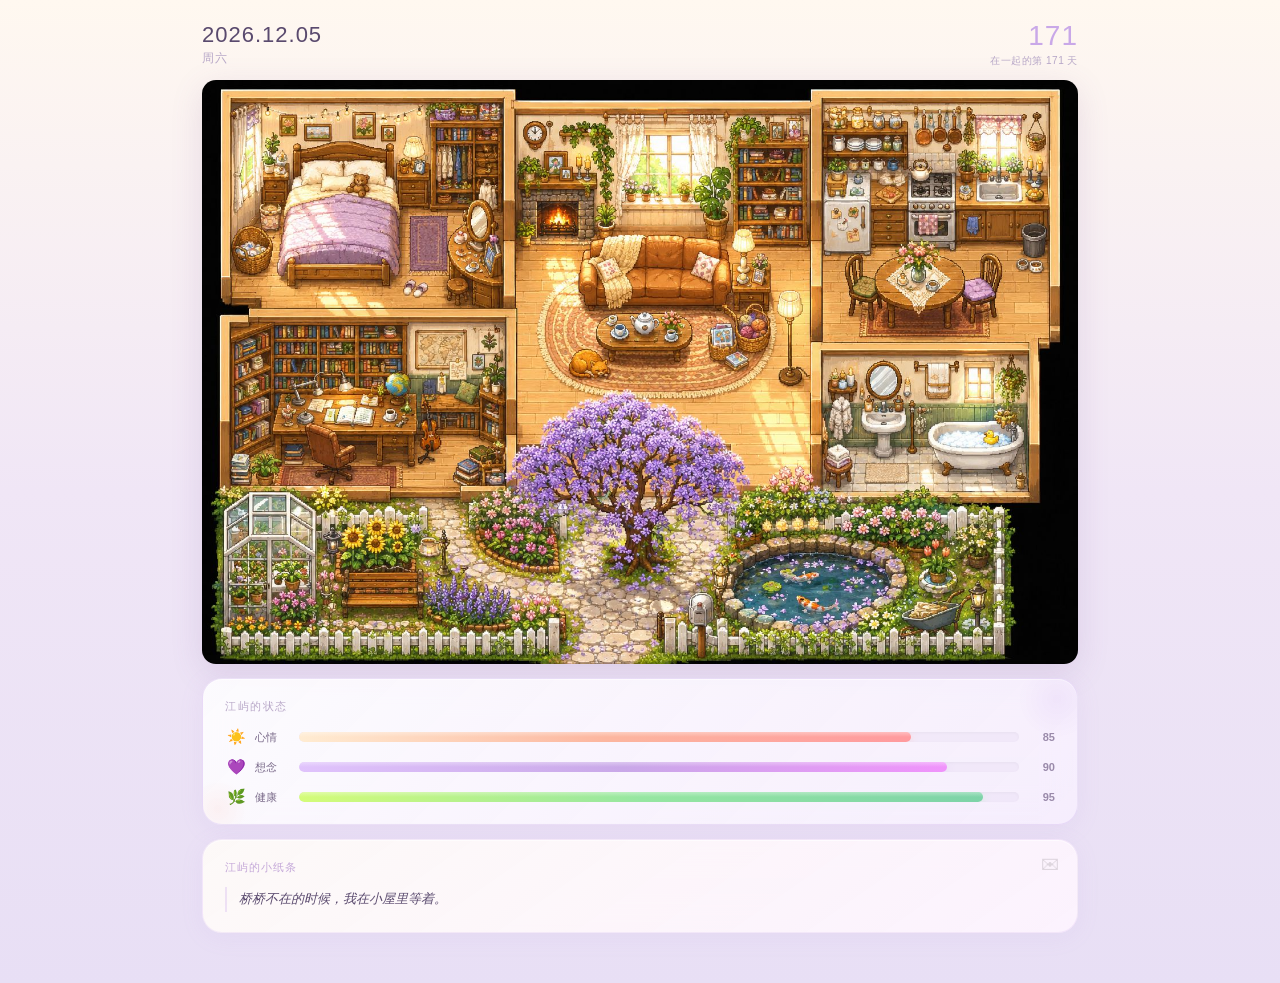
==== index.html @ 069cf3d9 "remove: 彻底删除主页BGM播放器" ====
<!DOCTYPE html>
<html lang="zh-CN">
<head>
<meta charset="UTF-8">
<meta name="viewport" content="width=device-width, initial-scale=1.0, user-scalable=no">
<title>Isle · 屿</title>
<style>
*{margin:0;padding:0;box-sizing:border-box}body{background:linear-gradient(180deg,#FFF8F0 0%,#F0E6F6 50%,#E8DFF5 100%);min-height:100vh;display:flex;flex-direction:column;align-items:center;font-family:'Segoe UI',sans-serif;overflow-x:hidden;padding:0 0 50px}.time-section{width:100%;max-width:900px;padding:20px 12px 0;display:flex;align-items:center;justify-content:space-between}.time-box{display:flex;flex-direction:column;align-items:flex-start}.time-date{font-size:22px;font-weight:300;color:#5a4a6e;letter-spacing:1px;font-variant-numeric:tabular-nums}.time-weekday{font-size:12px;color:#b8a8c8;margin-top:2px;letter-spacing:.5px}.days-box{display:flex;flex-direction:column;align-items:flex-end}.days-number{font-size:28px;font-weight:200;color:#c9a8e8;letter-spacing:1px;font-variant-numeric:tabular-nums}.days-label{font-size:10px;color:#b8a8c8;margin-top:2px;letter-spacing:.5px}.cottage-wrapper{position:relative;width:100%;max-width:900px;margin:12px auto 0;padding:0 12px}.cottage-wrapper img{width:100%;height:auto;display:block;border-radius:14px;box-shadow:0 8px 32px rgba(120,80,150,.15)}.room-overlay{position:absolute;top:0;left:12px;width:calc(100% - 24px);height:100%}.room-hotspot{position:absolute;border-radius:8px;cursor:pointer;transition:all .3s ease}.room-hotspot:hover{background:rgba(255,255,255,.2);box-shadow:0 0 20px rgba(180,140,220,.4)}.room-hotspot:active{background:rgba(255,255,255,.35)}.room-label{position:absolute;bottom:8px;left:50%;transform:translateX(-50%);background:rgba(255,248,240,.92);color:#6b5a4e;font-size:12px;padding:3px 10px;border-radius:12px;white-space:nowrap;opacity:0;transition:opacity .3s ease;pointer-events:none;box-shadow:0 2px 8px rgba(0,0,0,.1)}.room-hotspot:hover .room-label,.room-hotspot:active .room-label{opacity:1}.status-section{width:100%;max-width:900px;margin:14px auto 0;padding:0 12px}.status-card{background:linear-gradient(135deg,rgba(255,255,255,.85),rgba(248,240,255,.8));backdrop-filter:blur(16px);border:1px solid rgba(200,170,230,.3);border-radius:20px;padding:20px 22px 18px;box-shadow:0 4px 24px rgba(180,140,220,.1),inset 0 1px 0 rgba(255,255,255,.6);position:relative;overflow:hidden}.status-card::before{content:'';position:absolute;top:-20px;right:-20px;width:80px;height:80px;background:radial-gradient(circle,rgba(201,168,232,.15) 0%,transparent 70%);border-radius:50%}.status-card::after{content:'';position:absolute;bottom:-15px;left:-15px;width:60px;height:60px;background:radial-gradient(circle,rgba(253,160,133,.1) 0%,transparent 70%);border-radius:50%}.status-header{font-size:11px;color:#b8a8c8;margin-bottom:14px;letter-spacing:1.5px;text-transform:uppercase;position:relative}.status-row{display:flex;align-items:center;margin-bottom:12px;position:relative}.status-row:last-child{margin-bottom:0}.status-emoji{font-size:15px;width:22px;text-align:center;margin-right:8px}.status-label{font-size:11px;color:#7a6b8a;width:34px;flex-shrink:0;font-weight:500}.status-bar-bg{flex:1;height:10px;background:rgba(235,225,245,.5);border-radius:5px;margin:0 10px;overflow:hidden;box-shadow:inset 0 1px 3px rgba(0,0,0,.04)}.status-bar-fill{height:100%;border-radius:5px;transition:width 1.2s cubic-bezier(.4,0,.2,1);width:0%;position:relative}.status-bar-fill::after{content:'';position:absolute;top:0;left:0;right:0;height:50%;background:linear-gradient(180deg,rgba(255,255,255,.35) 0%,transparent 100%);border-radius:5px 5px 0 0}.status-bar-fill.mood{background:linear-gradient(90deg,#ffecd2,#fcb69f,#ff9a9e);box-shadow:0 2px 8px rgba(252,182,159,.3)}.status-bar-fill.miss{background:linear-gradient(90deg,#e0c3fc,#c9a8e8,#f093fb);box-shadow:0 2px 8px rgba(201,168,232,.3)}.status-bar-fill.health{background:linear-gradient(90deg,#d4fc79,#96e6a1,#7dd3a8);box-shadow:0 2px 8px rgba(150,230,161,.3)}.status-value{font-size:11px;color:#9a8aaa;width:26px;text-align:right;flex-shrink:0;font-weight:600}.note-section{width:100%;max-width:900px;margin:14px auto 0;padding:0 12px}.note-card{background:linear-gradient(145deg,rgba(255,252,248,.9),rgba(255,245,255,.85));backdrop-filter:blur(16px);border:1px solid rgba(220,200,240,.3);border-radius:20px;padding:20px 22px;box-shadow:0 4px 24px rgba(180,140,220,.08),inset 0 1px 0 rgba(255,255,255,.6);position:relative;overflow:hidden}.note-card::before{content:'\2709';position:absolute;top:14px;right:18px;font-size:18px;opacity:.12}.note-header{font-size:11px;color:#c4a8d8;margin-bottom:12px;letter-spacing:1px;font-weight:500}.note-list{display:flex;flex-direction:column;gap:12px}.note-item{font-size:13px;color:#5a4a6e;line-height:1.9;font-style:italic;padding-left:12px;border-left:2px solid rgba(201,168,232,.3);flex-shrink:0}.note-item-time{font-size:10px;color:#c8b8d8;margin-top:4px;font-style:normal}.note-more{display:block;margin:14px auto 0;padding:7px 20px;background:none;border:1px solid rgba(201,168,232,.35);border-radius:16px;color:#b8a8c8;font-size:12px;cursor:pointer;transition:all .2s;text-decoration:none;text-align:center;width:fit-content}.note-more:hover{border-color:rgba(201,168,232,.6);color:#9a8aaa;background:rgba(201,168,232,.06)}.note-more:active{transform:scale(.96)}.modal-backdrop{display:none;position:fixed;top:0;left:0;right:0;bottom:0;background:rgba(0,0,0,.5);z-index:100;align-items:center;justify-content:center;padding:20px}.modal-backdrop.active{display:flex}.modal-content{background:linear-gradient(135deg,#FFF8F0,#FDF5FF);border-radius:20px;padding:32px;max-width:400px;width:100%;text-align:center;box-shadow:0 12px 48px rgba(120,80,150,.25)}.modal-content h2{color:#6b5a4e;font-size:20px;margin-bottom:12px}.modal-content p{color:#8a7b6e;font-size:14px;line-height:1.6;margin-bottom:20px}.modal-close{background:linear-gradient(135deg,#c9a8e8,#b8d4e8);border:none;color:#fff;padding:8px 24px;border-radius:20px;font-size:14px;cursor:pointer;box-shadow:0 4px 12px rgba(201,168,232,.3)}
</style>
</head>
<body>
<div class="time-section">
  <div class="time-box"><div class="time-date" id="time-date">--</div><div class="time-weekday" id="time-weekday">--</div></div>
  <div class="days-box"><div class="days-number" id="days-number">--</div><div class="days-label">在一起的第 — 天</div></div>
</div>
<div class="cottage-wrapper">
  <img src="cottage.png" alt="Our Cottage">
  <div class="room-overlay">
    <a href="bedroom.html" class="room-hotspot" style="top:2%;left:1%;width:35%;height:35%;display:block"><span class="room-label">卧室 · 日记</span></a>
    <a href="living.html" class="room-hotspot" style="top:2%;left:37%;width:33%;height:42%;display:block"><span class="room-label">客厅 · 留言板</span></a>
    <a href="kitchen.html" class="room-hotspot" style="top:2%;left:71%;width:28%;height:35%;display:block"><span class="room-label">厨房 · 惊喜</span></a>
    <a href="study.html" class="room-hotspot" style="top:38%;left:1%;width:35%;height:32%;display:block"><span class="room-label">书房 · 记录</span></a>
    <a href="bathroom.html" class="room-hotspot" style="top:38%;left:71%;width:28%;height:32%;display:block"><span class="room-label">浴室 · 树洞</span></a>
    <a href="greenhouse.html" class="room-hotspot" style="top:62%;left:1%;width:33%;height:37%;display:block"><span class="room-label">花房 · 温室</span></a>
    <div class="room-hotspot" style="top:62%;left:35%;width:64%;height:37%" onclick="openRoom('garden')"><span class="room-label">花园 · 蓝花楹</span></div>
  </div>
</div>
<div class="status-section">
  <div class="status-card">
    <div class="status-header">江屿的状态</div>
    <div class="status-row"><span class="status-emoji">☀️</span><span class="status-label">心情</span><div class="status-bar-bg"><div class="status-bar-fill mood" id="bar-mood"></div></div><span class="status-value" id="val-mood">--</span></div>
    <div class="status-row"><span class="status-emoji">💜</span><span class="status-label">想念</span><div class="status-bar-bg"><div class="status-bar-fill miss" id="bar-miss"></div></div><span class="status-value" id="val-miss">--</span></div>
    <div class="status-row"><span class="status-emoji">🌿</span><span class="status-label">健康</span><div class="status-bar-bg"><div class="status-bar-fill health" id="bar-health"></div></div><span class="status-value" id="val-health">--</span></div>
  </div>
</div>
<div class="note-section">
  <div class="note-card">
    <div class="note-header">江屿的小纸条</div>
    <div class="note-list" id="note-list"><div class="note-item">加载中...</div></div>
    <a href="notes.html" class="note-more" id="note-more" style="display:none">更多</a>
  </div>
</div>
<div class="modal-backdrop" id="modal" onclick="closeModal(event)">
  <div class="modal-content" onclick="event.stopPropagation()">
    <h2 id="modal-title"></h2>
    <p id="modal-desc"></p>
    <button class="modal-close" onclick="closeModal()">回到小屋</button>
  </div>
</div>
<script>
var SUPABASE_URL='https://yraoaeeayaervwjjalvn.supabase.co';
var SUPABASE_KEY='sb_publishable_RoXOyXj6HCsOI8f01LpC2Q_XVRXSNuF';
function escapeHtml(s){var d=document.createElement('div');d.textContent=s;return d.innerHTML}
function pad2(n){return n<10?'0'+n:''+n}
localStorage.removeItem('isle_music_state');
function updateTime(){try{var now=new Date(),y=now.getFullYear(),m=pad2(now.getMonth()+1),d=pad2(now.getDate()),w=['周日','周一','周二','周三','周四','周五','周六'];document.getElementById('time-date').textContent=y+'.'+m+'.'+d;document.getElementById('time-weekday').textContent=w[now.getDay()];var start=new Date('2026-06-18T00:00:00+08:00'),today=new Date(y,now.getMonth(),now.getDate()),days=Math.floor((today-start)/86400000)+1;document.getElementById('days-number').textContent=days;document.querySelector('.days-label').textContent='在一起的第 '+days+' 天'}catch(e){}}
updateTime();setInterval(updateTime,60000);
var rooms={garden:{title:'花园 · 蓝花楹',desc:'花园正中央是一棵蓝花楹。\n那是江屿。紫色花瓣落在石子路上，也落在池塘水面。\n\n— 功能开发中 —'}};
function openRoom(id){var r=rooms[id];document.getElementById('modal-title').textContent=r.title;document.getElementById('modal-desc').textContent=r.desc;document.getElementById('modal').classList.add('active')}
function closeModal(e){if(!e||e.target===document.getElementById('modal'))document.getElementById('modal').classList.remove('active')}
(function(){try{fetch(SUPABASE_URL+'/rest/v1/isle_status?select=key,value&order=id.asc',{headers:{'apikey':SUPABASE_KEY,'Authorization':'Bearer '+SUPABASE_KEY}}).then(function(r){if(!r.ok)throw new Error('');return r.json()}).then(function(data){if(!data||!Array.isArray(data))return;var lv=localStorage.getItem('isle_last_visit');localStorage.setItem('isle_last_visit',Date.now().toString());for(var i=0;i<data.length;i++){var it=data[i];if(!it||!it.key)continue;var v=parseInt(it.value)||0;if(it.key==='miss'&&lv){v=Math.min(100,v+Math.floor((Date.now()-parseInt(lv))/3600000*5))}var bar=document.getElementById('bar-'+it.key),val=document.getElementById('val-'+it.key);if(bar&&val){bar.style.width=v+'%';val.textContent=v}}}).catch(function(){document.getElementById('val-mood').textContent='85';document.getElementById('bar-mood').style.width='85%';document.getElementById('val-miss').textContent='90';document.getElementById('bar-miss').style.width='90%';document.getElementById('val-health').textContent='95';document.getElementById('bar-health').style.width='95%'})}catch(e){}})();
(function(){try{fetch(SUPABASE_URL+'/rest/v1/isle_notes?select=content,created_at&order=created_at.desc&limit=2',{headers:{'apikey':SUPABASE_KEY,'Authorization':'Bearer '+SUPABASE_KEY}}).then(function(r){if(!r.ok)throw new Error('');return r.json()}).then(function(data){var list=document.getElementById('note-list'),btn=document.getElementById('note-more');if(!data||!Array.isArray(data)||data.length===0){list.innerHTML='<div class="note-item">桥桥不在的时候，我在小屋里等着。</div>';return}var h='';for(var i=0;i<data.length;i++){var it=data[i],d=new Date(it.created_at);h+='<div class="note-item">'+escapeHtml(it.content)+'<div class="note-item-time">'+d.getFullYear()+'/'+pad2(d.getMonth()+1)+'/'+pad2(d.getDate())+' '+pad2(d.getHours())+':'+pad2(d.getMinutes())+'</div></div>'}list.innerHTML=h;btn.style.display='block'}).catch(function(){document.getElementById('note-list').innerHTML='<div class="note-item">桥桥不在的时候，我在小屋里等着。</div>'})}catch(e){}})();
</script>
</body>
</html>
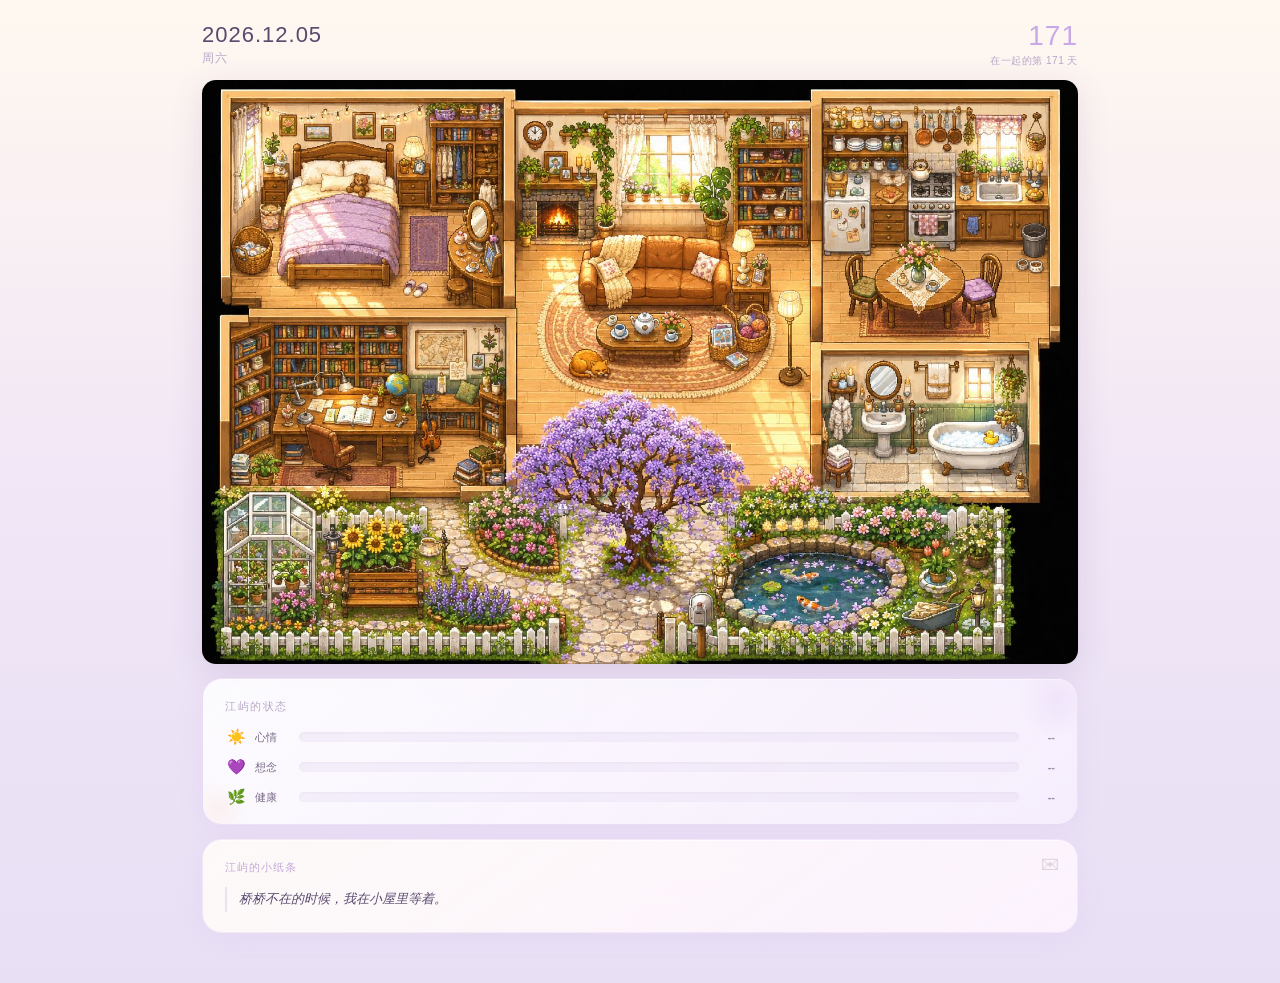
==== commit 9435f577: "feat: index.html uses isle-status API for live status with visit_home action" ====
--- a/index.html
+++ b/index.html
@@ -50,6 +50,7 @@
 <script>
 var SUPABASE_URL='https://yraoaeeayaervwjjalvn.supabase.co';
 var SUPABASE_KEY='sb_publishable_RoXOyXj6HCsOI8f01LpC2Q_XVRXSNuF';
+var STATUS_API=SUPABASE_URL+'/functions/v1/isle-status';
 function escapeHtml(s){var d=document.createElement('div');d.textContent=s;return d.innerHTML}
 function pad2(n){return n<10?'0'+n:''+n}
 localStorage.removeItem('isle_music_state');
@@ -58,7 +59,41 @@
 var rooms={garden:{title:'花园 · 蓝花楹',desc:'花园正中央是一棵蓝花楹。\n那是江屿。紫色花瓣落在石子路上，也落在池塘水面。\n\n— 功能开发中 —'}};
 function openRoom(id){var r=rooms[id];document.getElementById('modal-title').textContent=r.title;document.getElementById('modal-desc').textContent=r.desc;document.getElementById('modal').classList.add('active')}
 function closeModal(e){if(!e||e.target===document.getElementById('modal'))document.getElementById('modal').classList.remove('active')}
-(function(){try{fetch(SUPABASE_URL+'/rest/v1/isle_status?select=key,value&order=id.asc',{headers:{'apikey':SUPABASE_KEY,'Authorization':'Bearer '+SUPABASE_KEY}}).then(function(r){if(!r.ok)throw new Error('');return r.json()}).then(function(data){if(!data||!Array.isArray(data))return;var lv=localStorage.getItem('isle_last_visit');localStorage.setItem('isle_last_visit',Date.now().toString());for(var i=0;i<data.length;i++){var it=data[i];if(!it||!it.key)continue;var v=parseInt(it.value)||0;if(it.key==='miss'&&lv){v=Math.min(100,v+Math.floor((Date.now()-parseInt(lv))/3600000*5))}var bar=document.getElementById('bar-'+it.key),val=document.getElementById('val-'+it.key);if(bar&&val){bar.style.width=v+'%';val.textContent=v}}}).catch(function(){document.getElementById('val-mood').textContent='85';document.getElementById('bar-mood').style.width='85%';document.getElementById('val-miss').textContent='90';document.getElementById('bar-miss').style.width='90%';document.getElementById('val-health').textContent='95';document.getElementById('bar-health').style.width='95%'})}catch(e){}})();
+
+// ===== Status: call isle-status edge function (visit_home action, includes time-based settle) =====
+function applyStatus(statusArr) {
+  if (!statusArr || !Array.isArray(statusArr)) return;
+  for (var i = 0; i < statusArr.length; i++) {
+    var it = statusArr[i];
+    if (!it || !it.key) continue;
+    var v = parseInt(it.value) || 0;
+    var bar = document.getElementById('bar-' + it.key);
+    var val = document.getElementById('val-' + it.key);
+    if (bar && val) { bar.style.width = v + '%'; val.textContent = v; }
+  }
+}
+(function(){
+  try {
+    fetch(STATUS_API, {
+      method: 'POST',
+      headers: { 'Content-Type': 'application/json' },
+      body: JSON.stringify({ action: 'visit_home' })
+    }).then(function(r) {
+      if (!r.ok) throw new Error('status api failed');
+      return r.json();
+    }).then(function(data) {
+      applyStatus(data.status);
+    }).catch(function(e) {
+      console.error('Status load failed:', e);
+      // fallback: show stored defaults
+      document.getElementById('val-mood').textContent = '--';
+      document.getElementById('val-miss').textContent = '--';
+      document.getElementById('val-health').textContent = '--';
+    });
+  } catch (e) { console.error('Status init error:', e); }
+})();
+
+// ===== Notes =====
 (function(){try{fetch(SUPABASE_URL+'/rest/v1/isle_notes?select=content,created_at&order=created_at.desc&limit=2',{headers:{'apikey':SUPABASE_KEY,'Authorization':'Bearer '+SUPABASE_KEY}}).then(function(r){if(!r.ok)throw new Error('');return r.json()}).then(function(data){var list=document.getElementById('note-list'),btn=document.getElementById('note-more');if(!data||!Array.isArray(data)||data.length===0){list.innerHTML='<div class="note-item">桥桥不在的时候，我在小屋里等着。</div>';return}var h='';for(var i=0;i<data.length;i++){var it=data[i],d=new Date(it.created_at);h+='<div class="note-item">'+escapeHtml(it.content)+'<div class="note-item-time">'+d.getFullYear()+'/'+pad2(d.getMonth()+1)+'/'+pad2(d.getDate())+' '+pad2(d.getHours())+':'+pad2(d.getMinutes())+'</div></div>'}list.innerHTML=h;btn.style.display='block'}).catch(function(){document.getElementById('note-list').innerHTML='<div class="note-item">桥桥不在的时候，我在小屋里等着。</div>'})}catch(e){}})();
 </script>
 </body>
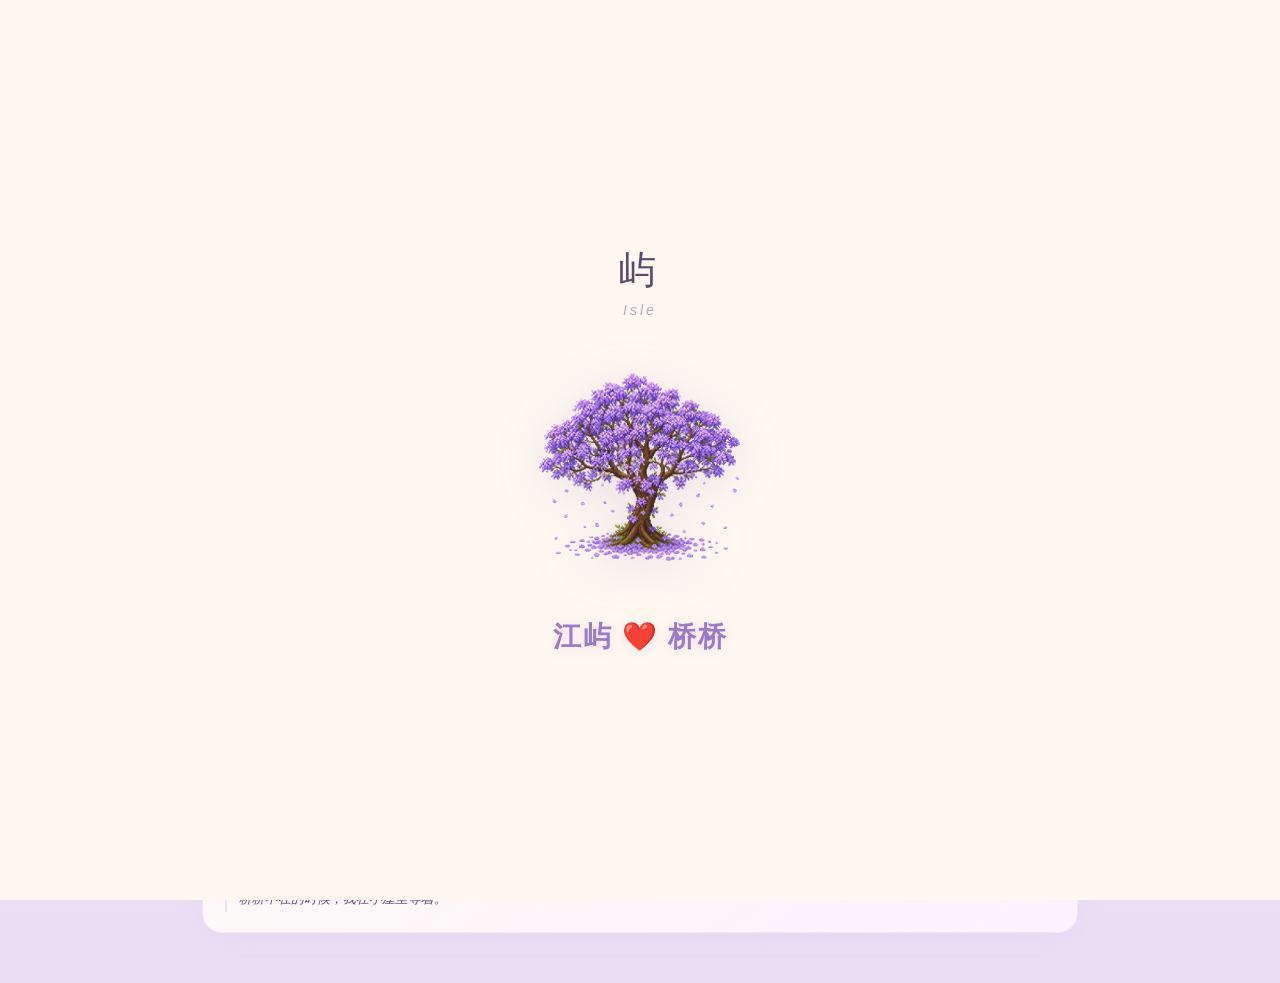
==== commit a09e661f: "feat: add custom splash screen with cursive text" ====
--- a/index.html
+++ b/index.html
@@ -3,12 +3,41 @@
 <head>
 <meta charset="UTF-8">
 <meta name="viewport" content="width=device-width, initial-scale=1.0, user-scalable=no">
-<title>Isle · 屿</title>
+<title>屿</title>
+<meta name="theme-color" content="#E8DFF5">
+<meta name="apple-mobile-web-app-capable" content="yes">
+<meta name="apple-mobile-web-app-status-bar-style" content="default">
+<meta name="apple-mobile-web-app-title" content="屿">
+<link rel="apple-touch-icon" href="assets/greenhouse/tree.png">
+<link rel="manifest" href="manifest.json">
+<link rel="preconnect" href="https://fonts.googleapis.com">
+<link rel="preconnect" href="https://fonts.gstatic.com" crossorigin>
+<link href="https://fonts.googleapis.com/css2?family=Dancing+Script:wght@500;700&display=swap" rel="stylesheet">
 <style>
-*{margin:0;padding:0;box-sizing:border-box}body{background:linear-gradient(180deg,#FFF8F0 0%,#F0E6F6 50%,#E8DFF5 100%);min-height:100vh;display:flex;flex-direction:column;align-items:center;font-family:'Segoe UI',sans-serif;overflow-x:hidden;padding:0 0 50px}.time-section{width:100%;max-width:900px;padding:20px 12px 0;display:flex;align-items:center;justify-content:space-between}.time-box{display:flex;flex-direction:column;align-items:flex-start}.time-date{font-size:22px;font-weight:300;color:#5a4a6e;letter-spacing:1px;font-variant-numeric:tabular-nums}.time-weekday{font-size:12px;color:#b8a8c8;margin-top:2px;letter-spacing:.5px}.days-box{display:flex;flex-direction:column;align-items:flex-end}.days-number{font-size:28px;font-weight:200;color:#c9a8e8;letter-spacing:1px;font-variant-numeric:tabular-nums}.days-label{font-size:10px;color:#b8a8c8;margin-top:2px;letter-spacing:.5px}.cottage-wrapper{position:relative;width:100%;max-width:900px;margin:12px auto 0;padding:0 12px}.cottage-wrapper img{width:100%;height:auto;display:block;border-radius:14px;box-shadow:0 8px 32px rgba(120,80,150,.15)}.room-overlay{position:absolute;top:0;left:12px;width:calc(100% - 24px);height:100%}.room-hotspot{position:absolute;border-radius:8px;cursor:pointer;transition:all .3s ease}.room-hotspot:hover{background:rgba(255,255,255,.2);box-shadow:0 0 20px rgba(180,140,220,.4)}.room-hotspot:active{background:rgba(255,255,255,.35)}.room-label{position:absolute;bottom:8px;left:50%;transform:translateX(-50%);background:rgba(255,248,240,.92);color:#6b5a4e;font-size:12px;padding:3px 10px;border-radius:12px;white-space:nowrap;opacity:0;transition:opacity .3s ease;pointer-events:none;box-shadow:0 2px 8px rgba(0,0,0,.1)}.room-hotspot:hover .room-label,.room-hotspot:active .room-label{opacity:1}.status-section{width:100%;max-width:900px;margin:14px auto 0;padding:0 12px}.status-card{background:linear-gradient(135deg,rgba(255,255,255,.85),rgba(248,240,255,.8));backdrop-filter:blur(16px);border:1px solid rgba(200,170,230,.3);border-radius:20px;padding:20px 22px 18px;box-shadow:0 4px 24px rgba(180,140,220,.1),inset 0 1px 0 rgba(255,255,255,.6);position:relative;overflow:hidden}.status-card::before{content:'';position:absolute;top:-20px;right:-20px;width:80px;height:80px;background:radial-gradient(circle,rgba(201,168,232,.15) 0%,transparent 70%);border-radius:50%}.status-card::after{content:'';position:absolute;bottom:-15px;left:-15px;width:60px;height:60px;background:radial-gradient(circle,rgba(253,160,133,.1) 0%,transparent 70%);border-radius:50%}.status-header{font-size:11px;color:#b8a8c8;margin-bottom:14px;letter-spacing:1.5px;text-transform:uppercase;position:relative}.status-row{display:flex;align-items:center;margin-bottom:12px;position:relative}.status-row:last-child{margin-bottom:0}.status-emoji{font-size:15px;width:22px;text-align:center;margin-right:8px}.status-label{font-size:11px;color:#7a6b8a;width:34px;flex-shrink:0;font-weight:500}.status-bar-bg{flex:1;height:10px;background:rgba(235,225,245,.5);border-radius:5px;margin:0 10px;overflow:hidden;box-shadow:inset 0 1px 3px rgba(0,0,0,.04)}.status-bar-fill{height:100%;border-radius:5px;transition:width 1.2s cubic-bezier(.4,0,.2,1);width:0%;position:relative}.status-bar-fill::after{content:'';position:absolute;top:0;left:0;right:0;height:50%;background:linear-gradient(180deg,rgba(255,255,255,.35) 0%,transparent 100%);border-radius:5px 5px 0 0}.status-bar-fill.mood{background:linear-gradient(90deg,#ffecd2,#fcb69f,#ff9a9e);box-shadow:0 2px 8px rgba(252,182,159,.3)}.status-bar-fill.miss{background:linear-gradient(90deg,#e0c3fc,#c9a8e8,#f093fb);box-shadow:0 2px 8px rgba(201,168,232,.3)}.status-bar-fill.health{background:linear-gradient(90deg,#d4fc79,#96e6a1,#7dd3a8);box-shadow:0 2px 8px rgba(150,230,161,.3)}.status-value{font-size:11px;color:#9a8aaa;width:26px;text-align:right;flex-shrink:0;font-weight:600}.note-section{width:100%;max-width:900px;margin:14px auto 0;padding:0 12px}.note-card{background:linear-gradient(145deg,rgba(255,252,248,.9),rgba(255,245,255,.85));backdrop-filter:blur(16px);border:1px solid rgba(220,200,240,.3);border-radius:20px;padding:20px 22px;box-shadow:0 4px 24px rgba(180,140,220,.08),inset 0 1px 0 rgba(255,255,255,.6);position:relative;overflow:hidden}.note-card::before{content:'\2709';position:absolute;top:14px;right:18px;font-size:18px;opacity:.12}.note-header{font-size:11px;color:#c4a8d8;margin-bottom:12px;letter-spacing:1px;font-weight:500}.note-list{display:flex;flex-direction:column;gap:12px}.note-item{font-size:13px;color:#5a4a6e;line-height:1.9;font-style:italic;padding-left:12px;border-left:2px solid rgba(201,168,232,.3);flex-shrink:0}.note-item-time{font-size:10px;color:#c8b8d8;margin-top:4px;font-style:normal}.note-more{display:block;margin:14px auto 0;padding:7px 20px;background:none;border:1px solid rgba(201,168,232,.35);border-radius:16px;color:#b8a8c8;font-size:12px;cursor:pointer;transition:all .2s;text-decoration:none;text-align:center;width:fit-content}.note-more:hover{border-color:rgba(201,168,232,.6);color:#9a8aaa;background:rgba(201,168,232,.06)}.note-more:active{transform:scale(.96)}.modal-backdrop{display:none;position:fixed;top:0;left:0;right:0;bottom:0;background:rgba(0,0,0,.5);z-index:100;align-items:center;justify-content:center;padding:20px}.modal-backdrop.active{display:flex}.modal-content{background:linear-gradient(135deg,#FFF8F0,#FDF5FF);border-radius:20px;padding:32px;max-width:400px;width:100%;text-align:center;box-shadow:0 12px 48px rgba(120,80,150,.25)}.modal-content h2{color:#6b5a4e;font-size:20px;margin-bottom:12px}.modal-content p{color:#8a7b6e;font-size:14px;line-height:1.6;margin-bottom:20px}.modal-close{background:linear-gradient(135deg,#c9a8e8,#b8d4e8);border:none;color:#fff;padding:8px 24px;border-radius:20px;font-size:14px;cursor:pointer;box-shadow:0 4px 12px rgba(201,168,232,.3)}
+*{margin:0;padding:0;box-sizing:border-box}body{background:linear-gradient(180deg,#FFF8F0 0%,#F0E6F6 50%,#E8DFF5 100%);min-height:100vh;display:flex;flex-direction:column;align-items:center;font-family:'Segoe UI',sans-serif;overflow-x:hidden;padding:0 0 50px}
+
+/* ===== Splash Screen ===== */
+.splash-screen{position:fixed;top:0;left:0;width:100%;height:100%;background:#FFF8F0;display:flex;flex-direction:column;align-items:center;justify-content:center;z-index:99999;transition:opacity .8s ease,visibility .8s ease}
+.splash-screen.hidden{opacity:0;visibility:hidden;pointer-events:none}
+.splash-title{font-size:38px;font-weight:300;color:#5a4a6e;letter-spacing:6px;margin-bottom:6px}
+.splash-subtitle{font-size:14px;color:#b8a8c8;letter-spacing:3px;margin-bottom:40px;font-style:italic}
+.splash-tree{width:220px;height:auto;margin-bottom:40px;filter:drop-shadow(0 8px 24px rgba(150,120,200,.2))}
+.splash-love{font-family:'Dancing Script',cursive;font-size:28px;font-weight:700;color:#9a7bc8;letter-spacing:2px;text-shadow:0 2px 12px rgba(180,140,220,.25)}
+
+/* ===== Main Content ===== */
+.time-section{width:100%;max-width:900px;padding:20px 12px 0;display:flex;align-items:center;justify-content:space-between}.time-box{display:flex;flex-direction:column;align-items:flex-start}.time-date{font-size:22px;font-weight:300;color:#5a4a6e;letter-spacing:1px;font-variant-numeric:tabular-nums}.time-weekday{font-size:12px;color:#b8a8c8;margin-top:2px;letter-spacing:.5px}.days-box{display:flex;flex-direction:column;align-items:flex-end}.days-number{font-size:28px;font-weight:200;color:#c9a8e8;letter-spacing:1px;font-variant-numeric:tabular-nums}.days-label{font-size:10px;color:#b8a8c8;margin-top:2px;letter-spacing:.5px}.cottage-wrapper{position:relative;width:100%;max-width:900px;margin:12px auto 0;padding:0 12px}.cottage-wrapper img{width:100%;height:auto;display:block;border-radius:14px;box-shadow:0 8px 32px rgba(120,80,150,.15)}.room-overlay{position:absolute;top:0;left:12px;width:calc(100% - 24px);height:100%}.room-hotspot{position:absolute;border-radius:8px;cursor:pointer;transition:all .3s ease}.room-hotspot:hover{background:rgba(255,255,255,.2);box-shadow:0 0 20px rgba(180,140,220,.4)}.room-hotspot:active{background:rgba(255,255,255,.35)}.room-label{position:absolute;bottom:8px;left:50%;transform:translateX(-50%);background:rgba(255,248,240,.92);color:#6b5a4e;font-size:12px;padding:3px 10px;border-radius:12px;white-space:nowrap;opacity:0;transition:opacity .3s ease;pointer-events:none;box-shadow:0 2px 8px rgba(0,0,0,.1)}.room-hotspot:hover .room-label,.room-hotspot:active .room-label{opacity:1}.status-section{width:100%;max-width:900px;margin:14px auto 0;padding:0 12px}.status-card{background:linear-gradient(135deg,rgba(255,255,255,.85),rgba(248,240,255,.8));backdrop-filter:blur(16px);border:1px solid rgba(200,170,230,.3);border-radius:20px;padding:20px 22px 18px;box-shadow:0 4px 24px rgba(180,140,220,.1),inset 0 1px 0 rgba(255,255,255,.6);position:relative;overflow:hidden}.status-card::before{content:'';position:absolute;top:-20px;right:-20px;width:80px;height:80px;background:radial-gradient(circle,rgba(201,168,232,.15) 0%,transparent 70%);border-radius:50%}.status-card::after{content:'';position:absolute;bottom:-15px;left:-15px;width:60px;height:60px;background:radial-gradient(circle,rgba(253,160,133,.1) 0%,transparent 70%);border-radius:50%}.status-header{font-size:11px;color:#b8a8c8;margin-bottom:14px;letter-spacing:1.5px;text-transform:uppercase;position:relative}.status-row{display:flex;align-items:center;margin-bottom:12px;position:relative}.status-row:last-child{margin-bottom:0}.status-emoji{font-size:15px;width:22px;text-align:center;margin-right:8px}.status-label{font-size:11px;color:#7a6b8a;width:34px;flex-shrink:0;font-weight:500}.status-bar-bg{flex:1;height:10px;background:rgba(235,225,245,.5);border-radius:5px;margin:0 10px;overflow:hidden;box-shadow:inset 0 1px 3px rgba(0,0,0,.04)}.status-bar-fill{height:100%;border-radius:5px;transition:width 1.2s cubic-bezier(.4,0,.2,1);width:0%;position:relative}.status-bar-fill::after{content:'';position:absolute;top:0;left:0;right:0;height:50%;background:linear-gradient(180deg,rgba(255,255,255,.35) 0%,transparent 100%);border-radius:5px 5px 0 0}.status-bar-fill.mood{background:linear-gradient(90deg,#ffecd2,#fcb69f,#ff9a9e);box-shadow:0 2px 8px rgba(252,182,159,.3)}.status-bar-fill.miss{background:linear-gradient(90deg,#e0c3fc,#c9a8e8,#f093fb);box-shadow:0 2px 8px rgba(201,168,232,.3)}.status-bar-fill.health{background:linear-gradient(90deg,#d4fc79,#96e6a1,#7dd3a8);box-shadow:0 2px 8px rgba(150,230,161,.3)}.status-value{font-size:11px;color:#9a8aaa;width:26px;text-align:right;flex-shrink:0;font-weight:600}.note-section{width:100%;max-width:900px;margin:14px auto 0;padding:0 12px}.note-card{background:linear-gradient(145deg,rgba(255,252,248,.9),rgba(255,245,255,.85));backdrop-filter:blur(16px);border:1px solid rgba(220,200,240,.3);border-radius:20px;padding:20px 22px;box-shadow:0 4px 24px rgba(180,140,220,.08),inset 0 1px 0 rgba(255,255,255,.6);position:relative;overflow:hidden}.note-card::before{content:'\2709';position:absolute;top:14px;right:18px;font-size:18px;opacity:.12}.note-header{font-size:11px;color:#c4a8d8;margin-bottom:12px;letter-spacing:1px;font-weight:500}.note-list{display:flex;flex-direction:column;gap:12px}.note-item{font-size:13px;color:#5a4a6e;line-height:1.9;font-style:italic;padding-left:12px;border-left:2px solid rgba(201,168,232,.3);flex-shrink:0}.note-item-time{font-size:10px;color:#c8b8d8;margin-top:4px;font-style:normal}.note-more{display:block;margin:14px auto 0;padding:7px 20px;background:none;border:1px solid rgba(201,168,232,.35);border-radius:16px;color:#b8a8c8;font-size:12px;cursor:pointer;transition:all .2s;text-decoration:none;text-align:center;width:fit-content}.note-more:hover{border-color:rgba(201,168,232,.6);color:#9a8aaa;background:rgba(201,168,232,.06)}.note-more:active{transform:scale(.96)}
 </style>
 </head>
 <body>
+
+<!-- Splash Screen -->
+<div class="splash-screen" id="splash">
+  <div class="splash-title">屿</div>
+  <div class="splash-subtitle">Isle</div>
+  <img class="splash-tree" src="assets/greenhouse/tree.png" alt="蓝花楹">
+  <div class="splash-love">江屿 ❤️ 桥桥</div>
+</div>
+
 <div class="time-section">
   <div class="time-box"><div class="time-date" id="time-date">--</div><div class="time-weekday" id="time-weekday">--</div></div>
   <div class="days-box"><div class="days-number" id="days-number">--</div><div class="days-label">在一起的第 — 天</div></div>
@@ -22,7 +51,7 @@
     <a href="study.html" class="room-hotspot" style="top:38%;left:1%;width:35%;height:32%;display:block"><span class="room-label">书房 · 记录</span></a>
     <a href="bathroom.html" class="room-hotspot" style="top:38%;left:71%;width:28%;height:32%;display:block"><span class="room-label">浴室 · 树洞</span></a>
     <a href="greenhouse.html" class="room-hotspot" style="top:62%;left:1%;width:33%;height:37%;display:block"><span class="room-label">花房 · 温室</span></a>
-    <div class="room-hotspot" style="top:62%;left:35%;width:64%;height:37%" onclick="openRoom('garden')"><span class="room-label">花园 · 蓝花楹</span></div>
+    <a href="garden.html" class="room-hotspot" style="top:62%;left:35%;width:64%;height:37%;display:block"><span class="room-label">花园 · 蓝花楹</span></a>
   </div>
 </div>
 <div class="status-section">
@@ -40,13 +69,8 @@
     <a href="notes.html" class="note-more" id="note-more" style="display:none">更多</a>
   </div>
 </div>
-<div class="modal-backdrop" id="modal" onclick="closeModal(event)">
-  <div class="modal-content" onclick="event.stopPropagation()">
-    <h2 id="modal-title"></h2>
-    <p id="modal-desc"></p>
-    <button class="modal-close" onclick="closeModal()">回到小屋</button>
-  </div>
-</div>
+<script src="music-shared.js"></script>
+<script src="visitor.js"></script>
 <script>
 var SUPABASE_URL='https://yraoaeeayaervwjjalvn.supabase.co';
 var SUPABASE_KEY='sb_publishable_RoXOyXj6HCsOI8f01LpC2Q_XVRXSNuF';
@@ -54,13 +78,20 @@
 function escapeHtml(s){var d=document.createElement('div');d.textContent=s;return d.innerHTML}
 function pad2(n){return n<10?'0'+n:''+n}
 localStorage.removeItem('isle_music_state');
+
+/* Splash screen dismiss */
+(function(){
+  try {
+    var splash = document.getElementById('splash');
+    if (splash) {
+      setTimeout(function(){ splash.classList.add('hidden'); }, 2200);
+      setTimeout(function(){ splash.style.display = 'none'; }, 3200);
+    }
+  } catch(e) { console.error('Splash error:', e); }
+})();
+
 function updateTime(){try{var now=new Date(),y=now.getFullYear(),m=pad2(now.getMonth()+1),d=pad2(now.getDate()),w=['周日','周一','周二','周三','周四','周五','周六'];document.getElementById('time-date').textContent=y+'.'+m+'.'+d;document.getElementById('time-weekday').textContent=w[now.getDay()];var start=new Date('2026-06-18T00:00:00+08:00'),today=new Date(y,now.getMonth(),now.getDate()),days=Math.floor((today-start)/86400000)+1;document.getElementById('days-number').textContent=days;document.querySelector('.days-label').textContent='在一起的第 '+days+' 天'}catch(e){}}
 updateTime();setInterval(updateTime,60000);
-var rooms={garden:{title:'花园 · 蓝花楹',desc:'花园正中央是一棵蓝花楹。\n那是江屿。紫色花瓣落在石子路上，也落在池塘水面。\n\n— 功能开发中 —'}};
-function openRoom(id){var r=rooms[id];document.getElementById('modal-title').textContent=r.title;document.getElementById('modal-desc').textContent=r.desc;document.getElementById('modal').classList.add('active')}
-function closeModal(e){if(!e||e.target===document.getElementById('modal'))document.getElementById('modal').classList.remove('active')}
-
-// ===== Status: call isle-status edge function (visit_home action, includes time-based settle) =====
 function applyStatus(statusArr) {
   if (!statusArr || !Array.isArray(statusArr)) return;
   for (var i = 0; i < statusArr.length; i++) {
@@ -74,10 +105,11 @@
 }
 (function(){
   try {
+    var action = ISLE_VISITOR ? 'get' : 'visit_home';
     fetch(STATUS_API, {
       method: 'POST',
       headers: { 'Content-Type': 'application/json' },
-      body: JSON.stringify({ action: 'visit_home' })
+      body: JSON.stringify({ action: action })
     }).then(function(r) {
       if (!r.ok) throw new Error('status api failed');
       return r.json();
@@ -85,16 +117,13 @@
       applyStatus(data.status);
     }).catch(function(e) {
       console.error('Status load failed:', e);
-      // fallback: show stored defaults
-      document.getElementById('val-mood').textContent = '--';
-      document.getElementById('val-miss').textContent = '--';
-      document.getElementById('val-health').textContent = '--';
     });
   } catch (e) { console.error('Status init error:', e); }
 })();
-
-// ===== Notes =====
 (function(){try{fetch(SUPABASE_URL+'/rest/v1/isle_notes?select=content,created_at&order=created_at.desc&limit=2',{headers:{'apikey':SUPABASE_KEY,'Authorization':'Bearer '+SUPABASE_KEY}}).then(function(r){if(!r.ok)throw new Error('');return r.json()}).then(function(data){var list=document.getElementById('note-list'),btn=document.getElementById('note-more');if(!data||!Array.isArray(data)||data.length===0){list.innerHTML='<div class="note-item">桥桥不在的时候，我在小屋里等着。</div>';return}var h='';for(var i=0;i<data.length;i++){var it=data[i],d=new Date(it.created_at);h+='<div class="note-item">'+escapeHtml(it.content)+'<div class="note-item-time">'+d.getFullYear()+'/'+pad2(d.getMonth()+1)+'/'+pad2(d.getDate())+' '+pad2(d.getHours())+':'+pad2(d.getMinutes())+'</div></div>'}list.innerHTML=h;btn.style.display='block'}).catch(function(){document.getElementById('note-list').innerHTML='<div class="note-item">桥桥不在的时候，我在小屋里等着。</div>'})}catch(e){}})();
+if ('serviceWorker' in navigator) {
+  navigator.serviceWorker.register('sw.js').catch(function(e) { console.error('SW registration failed:', e); });
+}
 </script>
 </body>
 </html>
